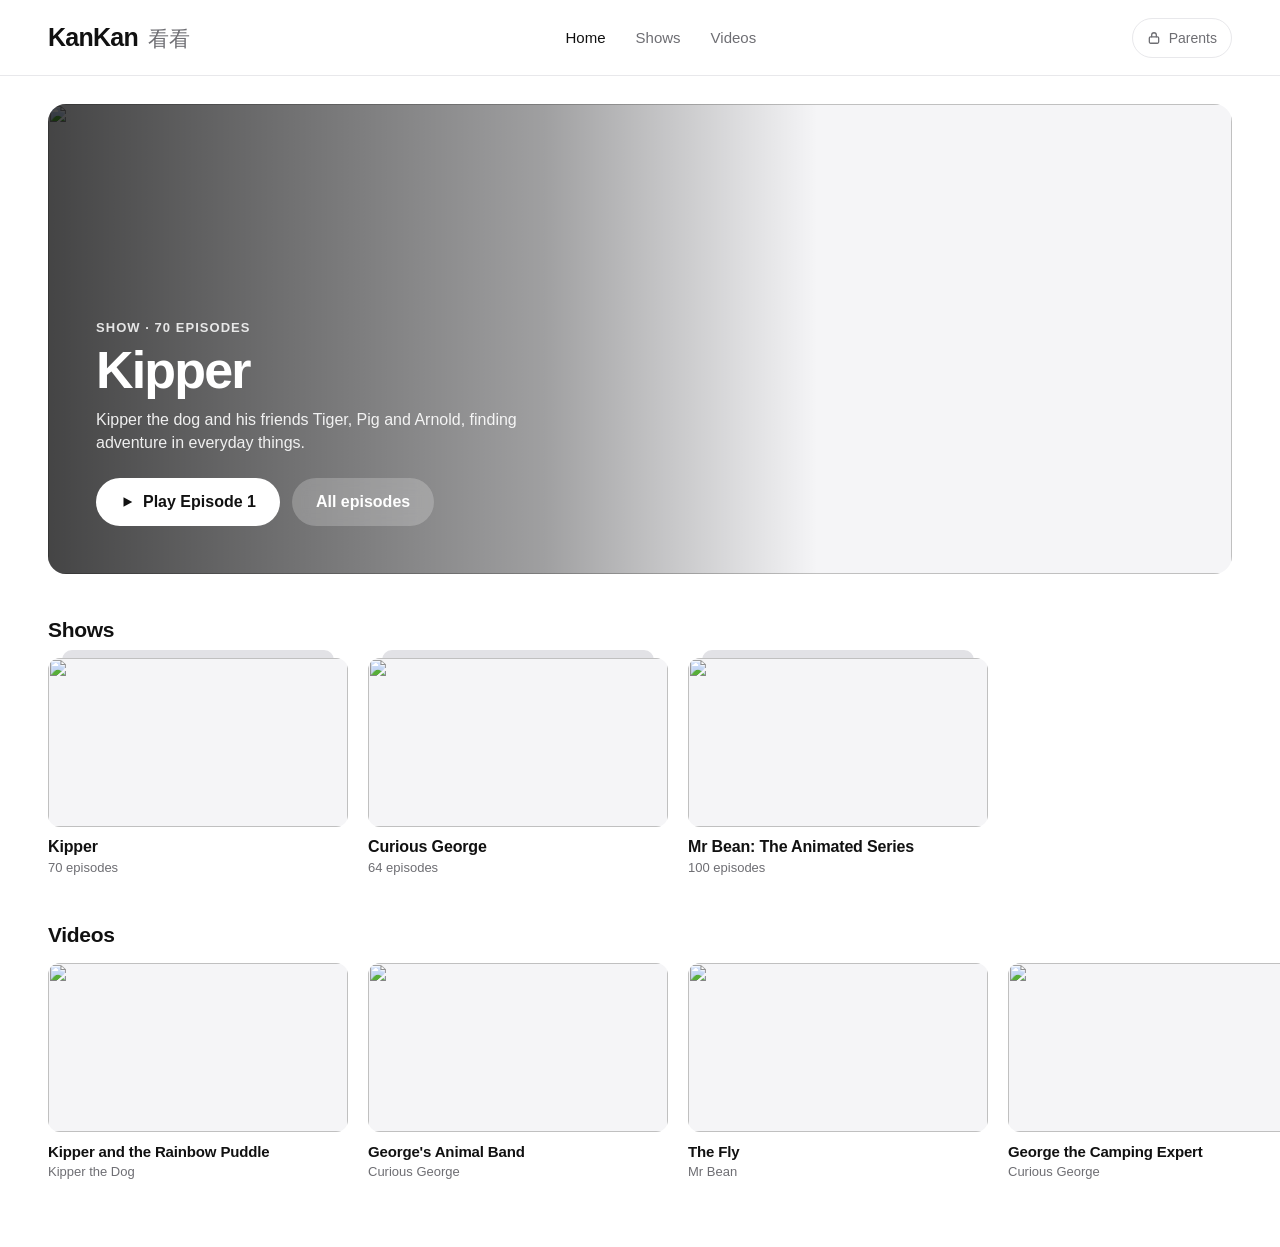
==== public/index.html @ e0000205 "Tidy repo: site in public/, docs in docs/, add CLAUDE.md - Website files move to public/ (Cloudflare" ====
<!doctype html>
<html lang="en">
<head>
  <meta charset="utf-8">
  <meta name="viewport" content="width=device-width, initial-scale=1, viewport-fit=cover">
  <title>KanKan 看看</title>
  <meta name="theme-color" content="#FFFFFF">
  <link rel="icon" href="favicon.svg" type="image/svg+xml">
  <link rel="stylesheet" href="css/style.css">
</head>
<body>
  <header class="site-header"></header>
  <main id="home"></main>

  <script src="js/library.js"></script>
  <script src="js/app.js"></script>
  <script src="js/home.js"></script>
</body>
</html>
---- public/css/style.css ----
/* KanKan — follows DESIGN.md */

:root {
  --bg: #FFFFFF;
  --text: #111111;
  --muted: #6E6E73;
  --faint: #A1A1A6;
  --line: #E8E8EB;
  --divider: #EFEFF1;
  --surface: #F5F5F7;
  --track: #E2E2E6;
  --pad: 48px;
  --card-w: 300px;
  --gap: 20px;
  --font: -apple-system, "SF Pro Text", BlinkMacSystemFont, "Helvetica Neue", Arial, "PingFang SC", "Hiragino Sans GB", sans-serif;
}

* { box-sizing: border-box; margin: 0; padding: 0; }
html { -webkit-text-size-adjust: 100%; }
body {
  background: var(--bg);
  color: var(--text);
  font-family: var(--font);
  -webkit-font-smoothing: antialiased;
  min-height: 100vh;
}
a { color: inherit; text-decoration: none; }
button { font: inherit; color: inherit; background: none; border: 0; cursor: pointer; }
img { display: block; }
main { padding-bottom: 64px; }

/* ---------- Header ---------- */
.site-header {
  height: 76px;
  display: flex;
  align-items: center;
  justify-content: space-between;
  padding: 0 var(--pad);
  border-bottom: 1px solid var(--line);
  background: var(--bg);
  position: sticky;
  top: 0;
  z-index: 10;
}
.logo { display: flex; align-items: baseline; gap: 10px; }
.logo b { font-size: 25px; font-weight: 700; letter-spacing: -0.03em; }
.logo span { font-size: 21px; font-weight: 400; color: var(--muted); }
.nav { display: flex; gap: 30px; font-size: 15px; font-weight: 500; color: var(--muted); }
.nav a { padding: 10px 0; }
.nav a:hover, .nav a.on { color: var(--text); }
.parents {
  display: flex; align-items: center; gap: 8px;
  font-size: 14px; font-weight: 500; color: var(--muted);
  border: 1px solid var(--line); padding: 8px 14px; border-radius: 999px;
  min-height: 40px;
}
.parents:hover { color: var(--text); }

/* ---------- Shared bits ---------- */
.back {
  display: inline-flex; align-items: center; gap: 6px;
  font-size: 15px; font-weight: 500; color: var(--muted);
  margin: 20px var(--pad) 0; min-height: 44px;
}
.back:hover { color: var(--text); }
.label {
  font-size: 13px; font-weight: 600; letter-spacing: 0.08em;
  text-transform: uppercase; color: var(--muted);
}
.meta { font-size: 13px; color: var(--muted); margin-top: 4px; }
.btns { display: flex; flex-wrap: wrap; gap: 12px; margin-top: 24px; }
.btn {
  display: inline-flex; align-items: center; justify-content: center; gap: 9px;
  font-size: 16px; font-weight: 600; padding: 13px 24px; border-radius: 999px;
  min-height: 48px; transition: transform .15s ease, opacity .15s ease;
}
.btn:active { transform: scale(0.97); }
.btn-dark { background: var(--text); color: #fff; }
.btn-dark:hover { opacity: .88; }
.btn-outline { border: 1px solid #D9D9DE; color: var(--text); }
.btn-outline:hover { background: var(--surface); }
.btn-light { background: #fff; color: var(--text); }
.btn-light:hover { opacity: .92; }
.btn-glass { background: rgba(255,255,255,.22); color: #fff; -webkit-backdrop-filter: blur(8px); backdrop-filter: blur(8px); }
.btn-glass:hover { background: rgba(255,255,255,.32); }

.thumb { position: relative; aspect-ratio: 16 / 9; border-radius: 12px; overflow: hidden; background: var(--surface); }
.thumb img { width: 100%; height: 100%; object-fit: cover; transition: transform .25s ease; }

.track { height: 4px; border-radius: 2px; background: var(--track); overflow: hidden; }
.track > div { height: 100%; background: var(--text); border-radius: 2px; }

/* ---------- Home banner ---------- */
.hero {
  position: relative; display: block;
  margin: 28px var(--pad) 0; height: 470px;
  border-radius: 18px; overflow: hidden; background: var(--surface);
}
.hero > img { width: 100%; height: 100%; object-fit: cover; object-position: center 30%; }
.hero .shade { position: absolute; inset: 0; background: linear-gradient(90deg, rgba(0,0,0,.72) 0%, rgba(0,0,0,.35) 42%, rgba(0,0,0,0) 65%); }
.hero .text { position: absolute; left: 48px; bottom: 48px; right: 48px; max-width: 460px; color: #fff; }
.hero .label { color: rgba(255,255,255,.85); }
.hero h1 { font-size: 52px; font-weight: 700; letter-spacing: -0.035em; line-height: 1.05; margin: 8px 0 10px; }
.hero p { font-size: 16px; line-height: 1.45; opacity: .9; }

/* ---------- Rows of cards ---------- */
.row-section { margin-top: 44px; position: relative; }
.row-section h2 {
  font-size: 21px; font-weight: 650; letter-spacing: -0.015em;
  margin: 0 var(--pad) 16px; scroll-margin-top: 96px;
}
.row {
  display: flex; gap: var(--gap);
  overflow-x: auto; overscroll-behavior-x: contain;
  scroll-snap-type: x mandatory; scroll-padding: 0 var(--pad);
  padding: 8px var(--pad) 4px; margin-top: -8px;
  scrollbar-width: none;
}
.row::-webkit-scrollbar { display: none; }
.card { flex: 0 0 var(--card-w); scroll-snap-align: start; min-width: 0; }
.card .title {
  font-size: 15px; font-weight: 600; letter-spacing: -0.01em; margin-top: 11px;
  white-space: nowrap; overflow: hidden; text-overflow: ellipsis;
}
.card .track { margin-top: 10px; }
.card.show { position: relative; padding-top: 8px; margin-top: -8px; }
.card.show .stack { position: absolute; top: 0; left: 14px; right: 14px; height: 20px; border-radius: 10px 10px 0 0; background: var(--track); }
.card.show .title { font-size: 16px; }

/* Row arrows: only for mouse users */
.arrow {
  display: none; position: absolute; z-index: 2;
  top: calc(41px + var(--card-w) * 0.28125 - 22px); /* middle of the thumbnails */
  width: 44px; height: 44px; border-radius: 50%;
  background: #fff; box-shadow: 0 2px 10px rgba(0,0,0,.15);
  align-items: center; justify-content: center;
}
.arrow.left { left: 16px; }
.arrow.right { right: 16px; }
@media (hover: hover) {
  .card:hover .thumb img { transform: scale(1.04); }
  .row-section:hover .arrow.can { display: flex; }
}

/* ---------- Show page ---------- */
.show-hero {
  margin: 12px var(--pad) 0;
  display: flex; gap: 56px; align-items: center; justify-content: space-between;
}
.show-hero .text { flex: 1; max-width: 480px; }
.show-hero h1 { font-size: 56px; font-weight: 700; letter-spacing: -0.035em; line-height: 1.05; margin: 8px 0 12px; }
.show-hero p { font-size: 17px; line-height: 1.5; color: #3A3A3C; }
.show-hero .thumb { flex: 0 1 760px; border-radius: 18px; }

.episodes { margin: 40px var(--pad) 0; }
.episodes-head { display: flex; justify-content: space-between; align-items: baseline; gap: 16px; margin-bottom: 8px; }
.episodes-head h2 { font-size: 21px; font-weight: 650; letter-spacing: -0.015em; }
.ep {
  display: flex; align-items: center; gap: 24px;
  padding: 16px; border-top: 1px solid var(--divider); border-radius: 14px;
}
.ep:hover { background: var(--surface); }
.ep.now { background: var(--surface); border-top-color: transparent; }
.ep.now + .ep, .ep:hover + .ep { border-top-color: transparent; }
.ep .num { width: 32px; flex: none; font-size: 22px; font-weight: 600; color: var(--faint); text-align: center; }
.ep .thumb { width: 224px; flex: none; border-radius: 10px; }
.ep .info { flex: 1; min-width: 0; }
.ep .title { font-size: 17px; font-weight: 600; letter-spacing: -0.01em; }
.ep .state { display: flex; align-items: center; gap: 12px; margin-top: 10px; }
.ep .state:empty { display: none; }
.ep .state .track { width: 120px; }
.pill { font-size: 12px; font-weight: 600; color: var(--muted); background: #F0F0F2; padding: 3px 9px; border-radius: 999px; }

/* ---------- Watch screen ---------- */
.watch { display: flex; gap: 32px; margin: 12px var(--pad) 0; align-items: flex-start; }
.watch-main { flex: 1; min-width: 0; }
.player-box { position: relative; aspect-ratio: 16 / 9; border-radius: 14px; overflow: hidden; background: #000; }
.player-box iframe, .player-box #player { position: absolute; inset: 0; width: 100%; height: 100%; border: 0; }
.blocked {
  position: absolute; inset: 0; display: flex; flex-direction: column;
  align-items: center; justify-content: center; text-align: center; gap: 10px;
  padding: 24px; background: var(--surface); color: var(--text);
}
.blocked[hidden] { display: none; }
.blocked h2 { font-size: 22px; font-weight: 700; letter-spacing: -0.02em; }
.blocked p { color: var(--muted); max-width: 420px; line-height: 1.45; }
.blocked .btn { margin-top: 10px; }
.watch-info { margin-top: 20px; }
.watch-info h1 { font-size: 30px; font-weight: 700; letter-spacing: -0.025em; margin: 6px 0; }
.watch-info .meta a { text-decoration: underline; }
.watch-side { width: 360px; flex: none; }
.next-card { display: block; border: 1px solid var(--line); border-radius: 16px; padding: 16px; }
.next-card.ended { border-color: var(--text); box-shadow: 0 0 0 1px var(--text); }
.next-card .label { margin-bottom: 12px; }
.next-card .thumb { border-radius: 10px; }
.next-card .title { font-size: 17px; font-weight: 600; margin-top: 12px; }
.next-card .btn { width: 100%; margin-top: 14px; }
.side-list h3 { font-size: 15px; font-weight: 650; margin: 28px 0 12px; }
.up { display: flex; gap: 12px; align-items: center; margin-bottom: 14px; border-radius: 10px; }
.up:hover .title { text-decoration: underline; }
.up .thumb { width: 140px; flex: none; border-radius: 8px; }
.up .title { font-size: 14px; font-weight: 600; line-height: 1.3; }

.empty { margin: 80px var(--pad); text-align: center; color: var(--muted); }
.empty .btn { margin-top: 16px; }

/* ---------- iPad ---------- */
@media (max-width: 1100px) {
  :root { --pad: 32px; --card-w: 260px; }
  .hero { height: 400px; }
  .hero h1 { font-size: 44px; }
  .show-hero { gap: 32px; }
  .show-hero h1 { font-size: 44px; }
  .watch { flex-direction: column; align-items: stretch; }
  .watch-side { width: 100%; display: grid; grid-template-columns: 1fr 1fr; gap: 24px; }
  .side-list h3 { margin-top: 0; }
}

/* ---------- Phone ---------- */
@media (max-width: 720px) {
  :root { --pad: 16px; --card-w: 72vw; --gap: 12px; }
  .site-header { height: 60px; }
  .logo b { font-size: 22px; }
  .logo span { font-size: 18px; }
  .nav { display: none; }
  .parents { padding: 8px 12px; }
  .parents .word { display: none; }
  .hero { margin-top: 16px; height: auto; aspect-ratio: 4 / 5; max-height: 70vh; border-radius: 16px; }
  .hero > img { object-position: 60% center; }
  .hero .shade { background: linear-gradient(0deg, rgba(0,0,0,.78) 0%, rgba(0,0,0,.35) 50%, rgba(0,0,0,0) 75%); }
  .hero .text { left: 20px; right: 20px; bottom: 20px; }
  .hero h1 { font-size: 34px; }
  .hero p { font-size: 15px; }
  .btns { margin-top: 18px; }
  .btn { padding: 12px 18px; font-size: 15px; }
  .row-section { margin-top: 32px; }
  .row-section h2 { font-size: 19px; margin-bottom: 12px; }
  .back { margin-top: 8px; }
  .show-hero { flex-direction: column-reverse; align-items: stretch; gap: 20px; }
  .show-hero .thumb { flex: none; width: 100%; border-radius: 14px; }
  .show-hero h1 { font-size: 34px; }
  .show-hero p { font-size: 15px; }
  .episodes { margin-top: 32px; }
  .episodes-head .meta { display: none; }
  .ep { gap: 12px; padding: 12px 8px; }
  .ep .num { display: none; }
  .ep .thumb { width: 136px; border-radius: 8px; }
  .ep .title { font-size: 15px; }
  .ep .state { margin-top: 6px; }
  .ep .state .track { width: 72px; }
  .watch { margin-left: 0; margin-right: 0; gap: 20px; }
  .player-box { border-radius: 0; }
  .watch-info { margin: 16px var(--pad) 0; }
  .watch-info h1 { font-size: 22px; }
  .watch-side { display: block; padding: 0 var(--pad); }
  .side-list h3 { margin-top: 24px; }
  .up .thumb { width: 128px; }
}
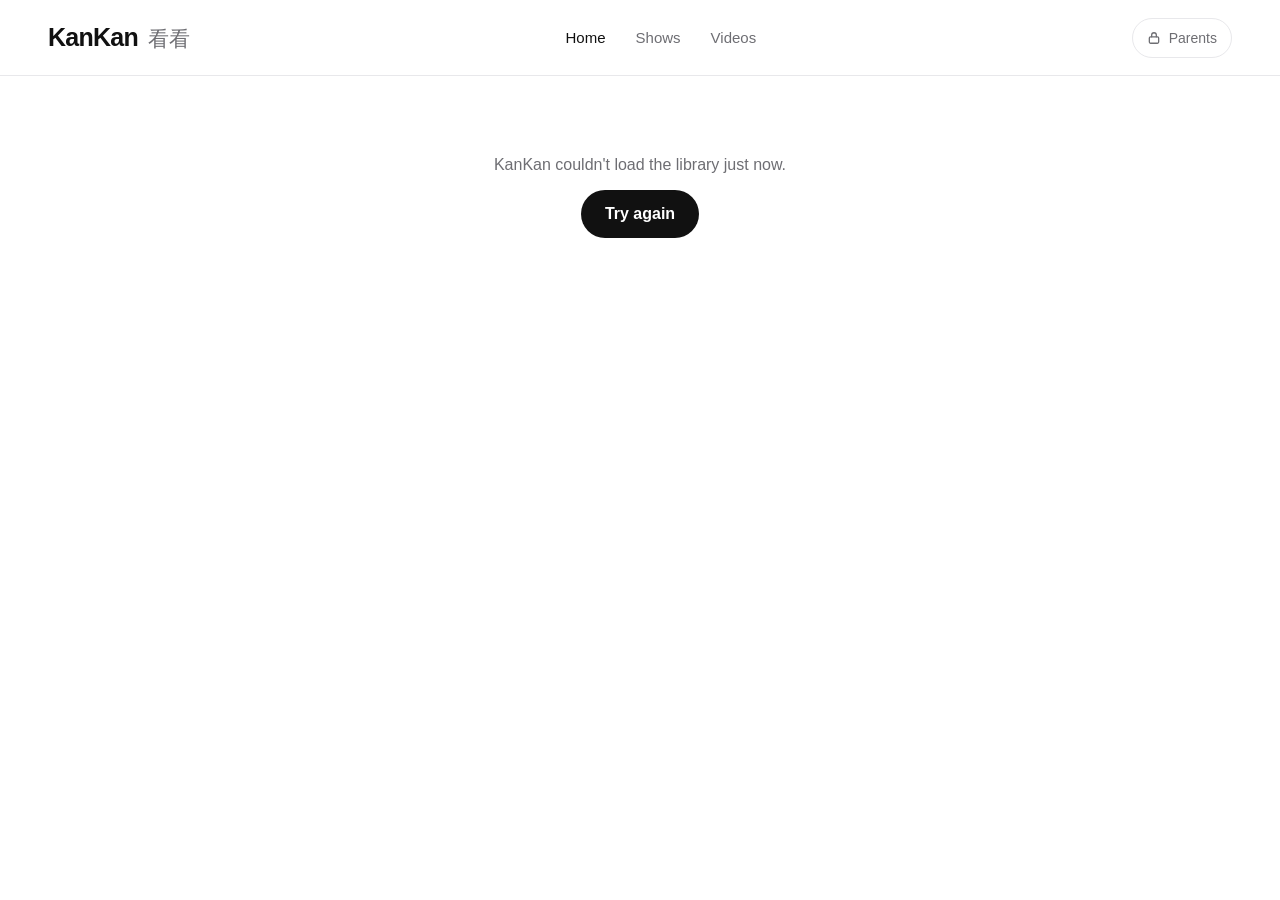
==== commit a8451473: "Phase 2: Parents area, YouTube lookup, library in D1 - Worker (src/index.js) with /api/library, /api" ====
--- a/public/index.html
+++ b/public/index.html
@@ -12,7 +12,6 @@
   <header class="site-header"></header>
   <main id="home"></main>
 
-  <script src="js/library.js"></script>
   <script src="js/app.js"></script>
   <script src="js/home.js"></script>
 </body>
--- a/public/css/style.css
+++ b/public/css/style.css
@@ -203,6 +203,73 @@
 
 .empty { margin: 80px var(--pad); text-align: center; color: var(--muted); }
 .empty .btn { margin-top: 16px; }
+
+/* ---------- Parents area ---------- */
+.parents-page { max-width: 880px; margin: 0 auto; padding: 0 var(--pad) 64px; }
+.field {
+  width: 100%; min-height: 48px; padding: 12px 14px;
+  font: inherit; font-size: 16px; color: var(--text); background: #fff;
+  border: 1px solid #D9D9DE; border-radius: 12px; outline: none;
+}
+.field:focus { border-color: var(--text); box-shadow: 0 0 0 1px var(--text); }
+.form-msg { min-height: 20px; margin-top: 10px; font-size: 14px; color: #B42318; }
+.form-msg:empty { min-height: 0; margin: 0; }
+.note { margin-top: 12px; font-size: 14px; line-height: 1.45; color: #3A3A3C; background: var(--surface); border-radius: 10px; padding: 10px 12px; }
+.btn:disabled { opacity: .55; cursor: default; }
+.btn-small { min-height: 40px; padding: 8px 16px; font-size: 14px; }
+.btn.danger { color: #B42318; }
+.linkish { text-decoration: underline; color: inherit; }
+
+.gate { max-width: 380px; margin: 72px auto 0; text-align: center; }
+.gate-icon { width: 56px; height: 56px; margin: 0 auto 16px; border-radius: 50%; background: var(--surface); display: flex; align-items: center; justify-content: center; }
+.gate-icon svg { width: 22px; height: 22px; }
+.gate h1 { font-size: 30px; font-weight: 700; letter-spacing: -0.025em; }
+.gate form { margin-top: 28px; text-align: left; }
+.gate label { display: block; font-size: 17px; margin-bottom: 10px; }
+.gate .field { font-size: 22px; text-align: center; letter-spacing: .05em; }
+.gate .btn { width: 100%; margin-top: 16px; }
+.back-link { display: inline-block; margin-top: 20px; font-size: 15px; color: var(--muted); padding: 10px; }
+
+.parents-head { display: flex; justify-content: space-between; align-items: flex-end; gap: 16px; margin: 32px 0 24px; }
+.parents-head h1 { font-size: 34px; font-weight: 700; letter-spacing: -0.03em; margin-top: 4px; }
+.panel { border: 1px solid var(--line); border-radius: 18px; padding: 24px; margin-bottom: 24px; }
+.panel h2 { font-size: 21px; font-weight: 650; letter-spacing: -0.015em; }
+.panel h3 { font-size: 15px; font-weight: 650; margin: 24px 0 8px; display: flex; align-items: center; gap: 8px; }
+.count { font-size: 12px; font-weight: 600; color: var(--muted); background: #F0F0F2; padding: 2px 8px; border-radius: 999px; }
+.add-row { display: flex; gap: 12px; margin-top: 16px; }
+.add-row .btn { flex: none; }
+
+.preview { display: flex; gap: 20px; margin-top: 20px; padding-top: 20px; border-top: 1px solid var(--divider); }
+.preview .thumb { width: 280px; flex: none; align-self: flex-start; }
+.preview-info { flex: 1; min-width: 0; }
+.name-label { display: block; font-size: 13px; color: var(--muted); margin: 12px 0 6px; }
+.desc { font-size: 15px; line-height: 1.45; color: #3A3A3C; margin-top: 12px; }
+
+.lib-row { display: flex; align-items: center; gap: 16px; padding: 12px 0; border-top: 1px solid var(--divider); }
+.lib-row .thumb { width: 128px; flex: none; border-radius: 8px; }
+.lib-info { flex: 1; min-width: 0; }
+.lib-info .title { font-size: 16px; font-weight: 600; white-space: nowrap; overflow: hidden; text-overflow: ellipsis; }
+.lib-actions { display: flex; gap: 8px; flex: none; }
+
+.toast {
+  position: fixed; left: 50%; bottom: max(24px, env(safe-area-inset-bottom)); transform: translateX(-50%);
+  background: var(--text); color: #fff; font-size: 15px; font-weight: 500;
+  padding: 12px 18px; border-radius: 999px; box-shadow: 0 6px 20px rgba(0,0,0,.18);
+  max-width: calc(100vw - 32px); z-index: 20;
+}
+.toast[hidden] { display: none; }
+.empty h2 { font-size: 24px; font-weight: 700; color: var(--text); letter-spacing: -0.02em; margin-bottom: 8px; }
+
+@media (max-width: 720px) {
+  .parents-head h1 { font-size: 26px; }
+  .panel { padding: 16px; border-radius: 14px; }
+  .add-row { flex-direction: column; }
+  .preview { flex-direction: column; }
+  .preview .thumb { width: 100%; }
+  .lib-row { flex-wrap: wrap; }
+  .lib-row .thumb { width: 96px; }
+  .lib-actions { width: 100%; justify-content: flex-end; }
+}
 
 /* ---------- iPad ---------- */
 @media (max-width: 1100px) {
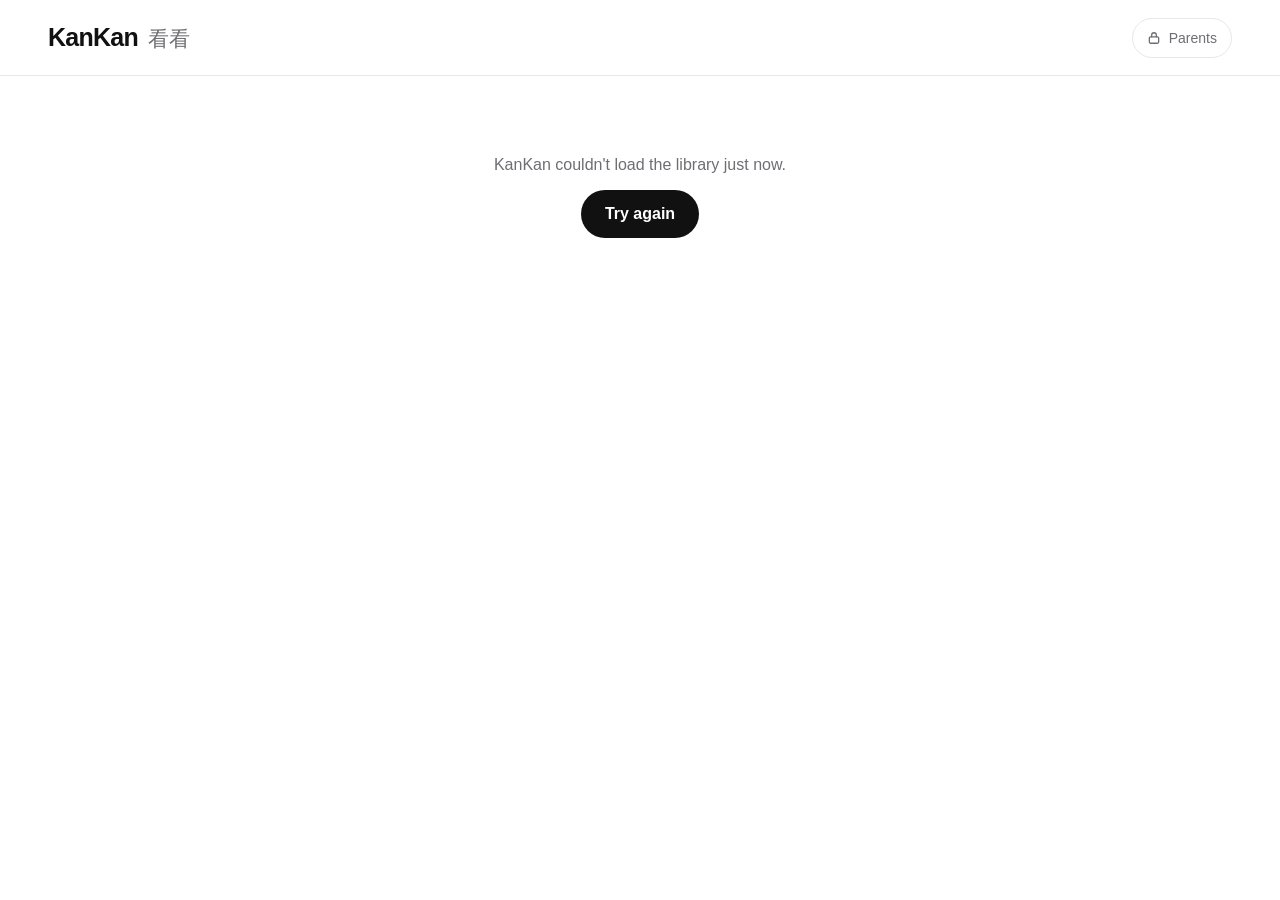
==== commit e5945d52: "App icon: friendly TV on blue; favicon, home-screen icon, share picture - favicon.svg / favicon.ico " ====
--- a/public/index.html
+++ b/public/index.html
@@ -5,7 +5,23 @@
   <meta name="viewport" content="width=device-width, initial-scale=1, viewport-fit=cover">
   <title>KanKan 看看</title>
   <meta name="theme-color" content="#FFFFFF">
-  <link rel="icon" href="favicon.svg" type="image/svg+xml">
+  <meta name="description" content="Shows and videos, picked by the family.">
+  <link rel="icon" href="/favicon.ico" sizes="32x32">
+  <link rel="icon" href="/favicon.svg" type="image/svg+xml">
+  <link rel="apple-touch-icon" href="/apple-touch-icon.png">
+  <link rel="manifest" href="/site.webmanifest">
+  <meta name="mobile-web-app-capable" content="yes">
+  <meta name="apple-mobile-web-app-capable" content="yes">
+  <meta name="apple-mobile-web-app-title" content="KanKan">
+  <meta name="apple-mobile-web-app-status-bar-style" content="default">
+  <meta property="og:type" content="website">
+  <meta property="og:site_name" content="KanKan 看看">
+  <meta property="og:title" content="KanKan 看看">
+  <meta property="og:description" content="Shows and videos, picked by the family.">
+  <meta property="og:image" content="https://kankan.kasahkod.cc/og-image.png">
+  <meta property="og:image:width" content="1200">
+  <meta property="og:image:height" content="630">
+  <meta name="twitter:card" content="summary_large_image">
   <link rel="stylesheet" href="css/style.css">
 </head>
 <body>
--- a/public/css/style.css
+++ b/public/css/style.css
@@ -269,7 +269,45 @@
   .lib-row { flex-wrap: wrap; }
   .lib-row .thumb { width: 96px; }
   .lib-actions { width: 100%; justify-content: flex-end; }
-}
+  .cover { flex-basis: 128px; }
+}
+
+/* ---------- Chips (tags, age switcher) ---------- */
+.chips { display: flex; flex-wrap: wrap; gap: 8px; }
+.chip {
+  display: inline-flex; align-items: center; gap: 6px;
+  min-height: 40px; padding: 8px 14px; border-radius: 999px;
+  border: 1px solid #D9D9DE; background: #fff; color: var(--text);
+  font-size: 14px; font-weight: 500; transition: background .15s ease, border-color .15s ease;
+}
+.chip span { color: var(--muted); font-weight: 400; }
+.chip:hover { background: var(--surface); }
+.chip[aria-pressed="true"] { background: var(--text); border-color: var(--text); color: #fff; }
+.chip[aria-pressed="true"] span { color: rgba(255,255,255,.7); }
+
+/* Details form in Parents */
+.details { margin-top: 20px; padding-top: 20px; border-top: 1px solid var(--divider); }
+.details fieldset { border: 0; margin-top: 20px; min-width: 0; }
+.details legend { font-size: 13px; font-weight: 600; letter-spacing: .06em; text-transform: uppercase; color: var(--muted); margin-bottom: 10px; }
+.details legend .req { text-transform: none; letter-spacing: 0; font-weight: 400; margin-left: 6px; }
+.details .name-label { margin-top: 0; }
+.details .btns { margin-top: 24px; }
+.hint { font-size: 14px; color: var(--muted); margin-top: 10px; }
+.hint b { color: var(--text); font-weight: 600; }
+.covers { display: flex; gap: 10px; overflow-x: auto; padding: 4px 2px 8px; scrollbar-width: thin; }
+.cover { flex: 0 0 150px; aspect-ratio: 16 / 9; border-radius: 10px; overflow: hidden; padding: 0; background: var(--surface); outline: 3px solid transparent; outline-offset: 2px; }
+.cover img { width: 100%; height: 100%; object-fit: cover; }
+.cover.on { outline-color: var(--text); }
+.edit-box { padding: 0 0 20px; }
+.edit-box .details { margin-top: 0; }
+.lib-info .tags { font-size: 13px; color: #3A3A3C; margin-top: 4px; }
+.unsorted { font-size: 12px; font-weight: 600; color: #8A5A00; background: #FFF4D6; padding: 2px 8px; border-radius: 999px; }
+
+/* Age switcher on Home */
+.age-bar { display: flex; gap: 8px; overflow-x: auto; padding: 20px var(--pad) 0; scrollbar-width: none; }
+.age-bar::-webkit-scrollbar { display: none; }
+.age-bar .chip { flex: none; }
+.row-section h2 .sub { font-size: 15px; font-weight: 500; color: var(--muted); margin-left: 8px; letter-spacing: 0; }
 
 /* ---------- iPad ---------- */
 @media (max-width: 1100px) {
